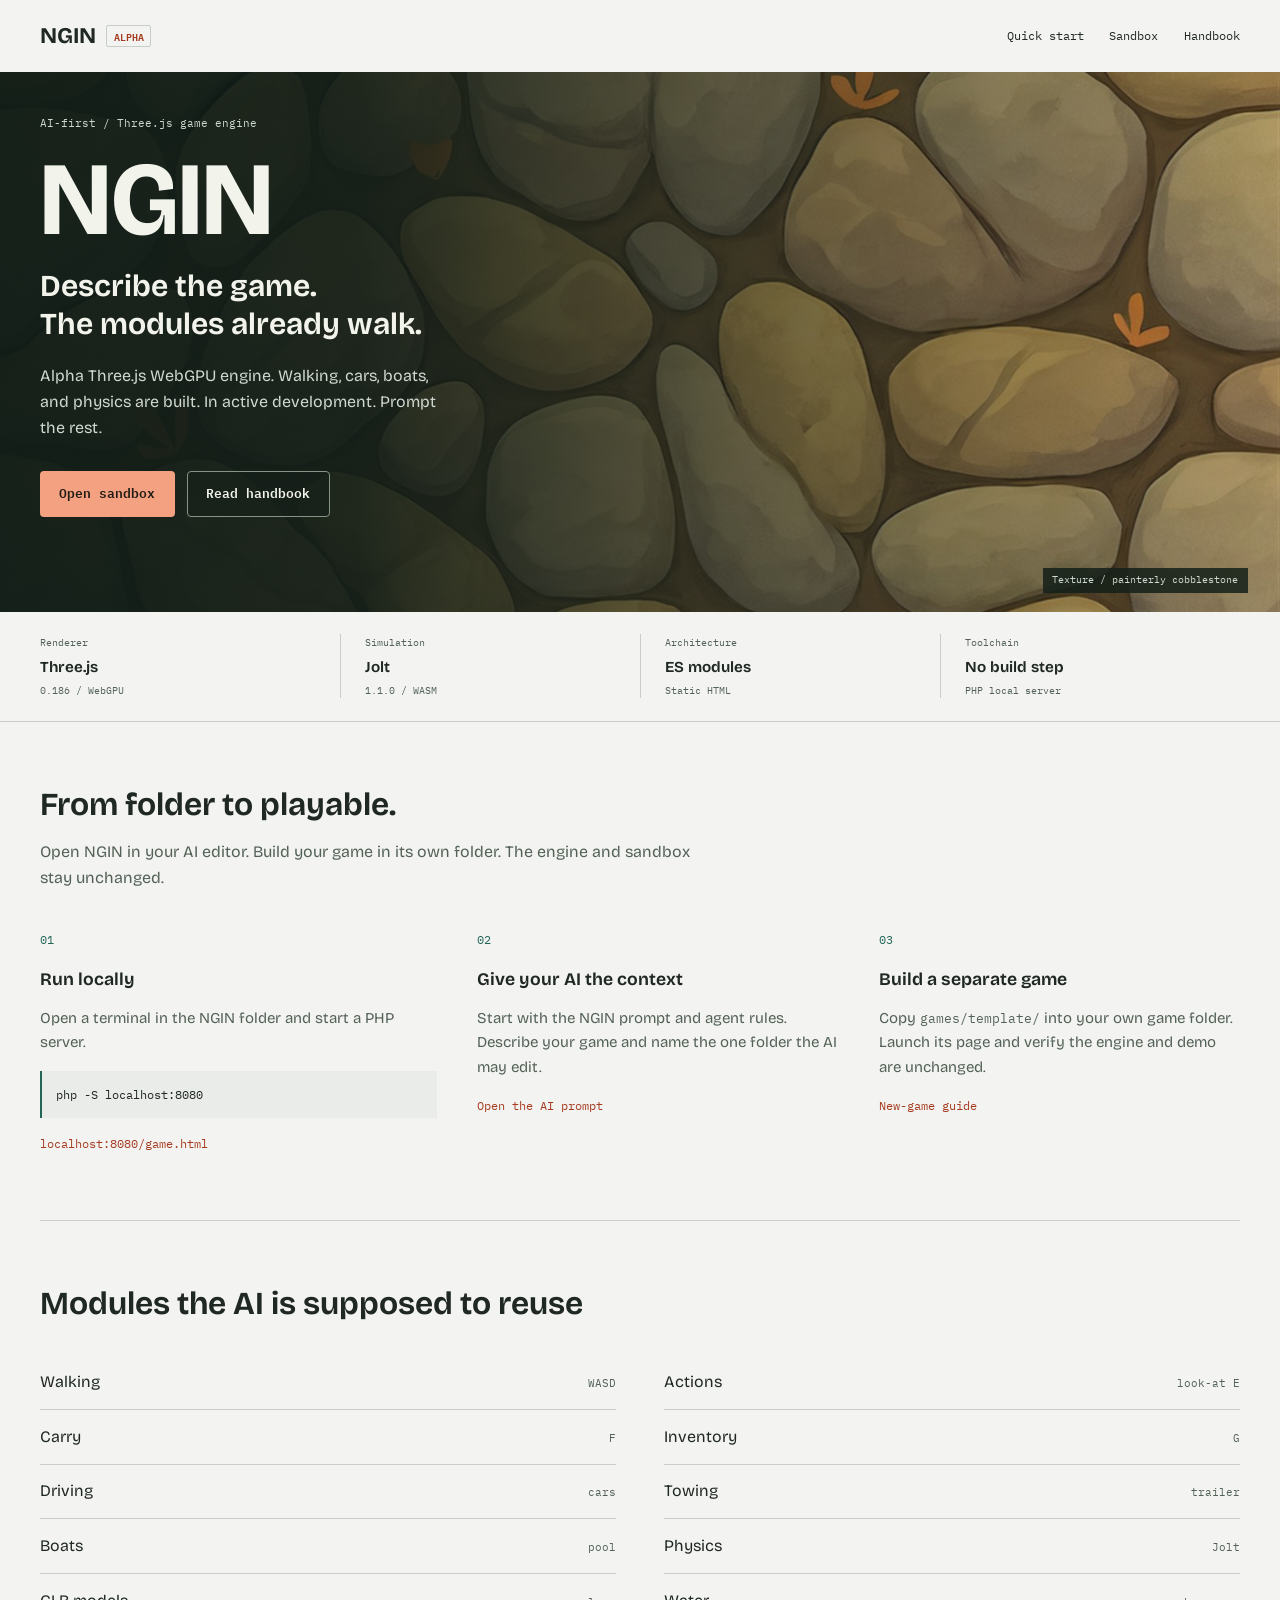
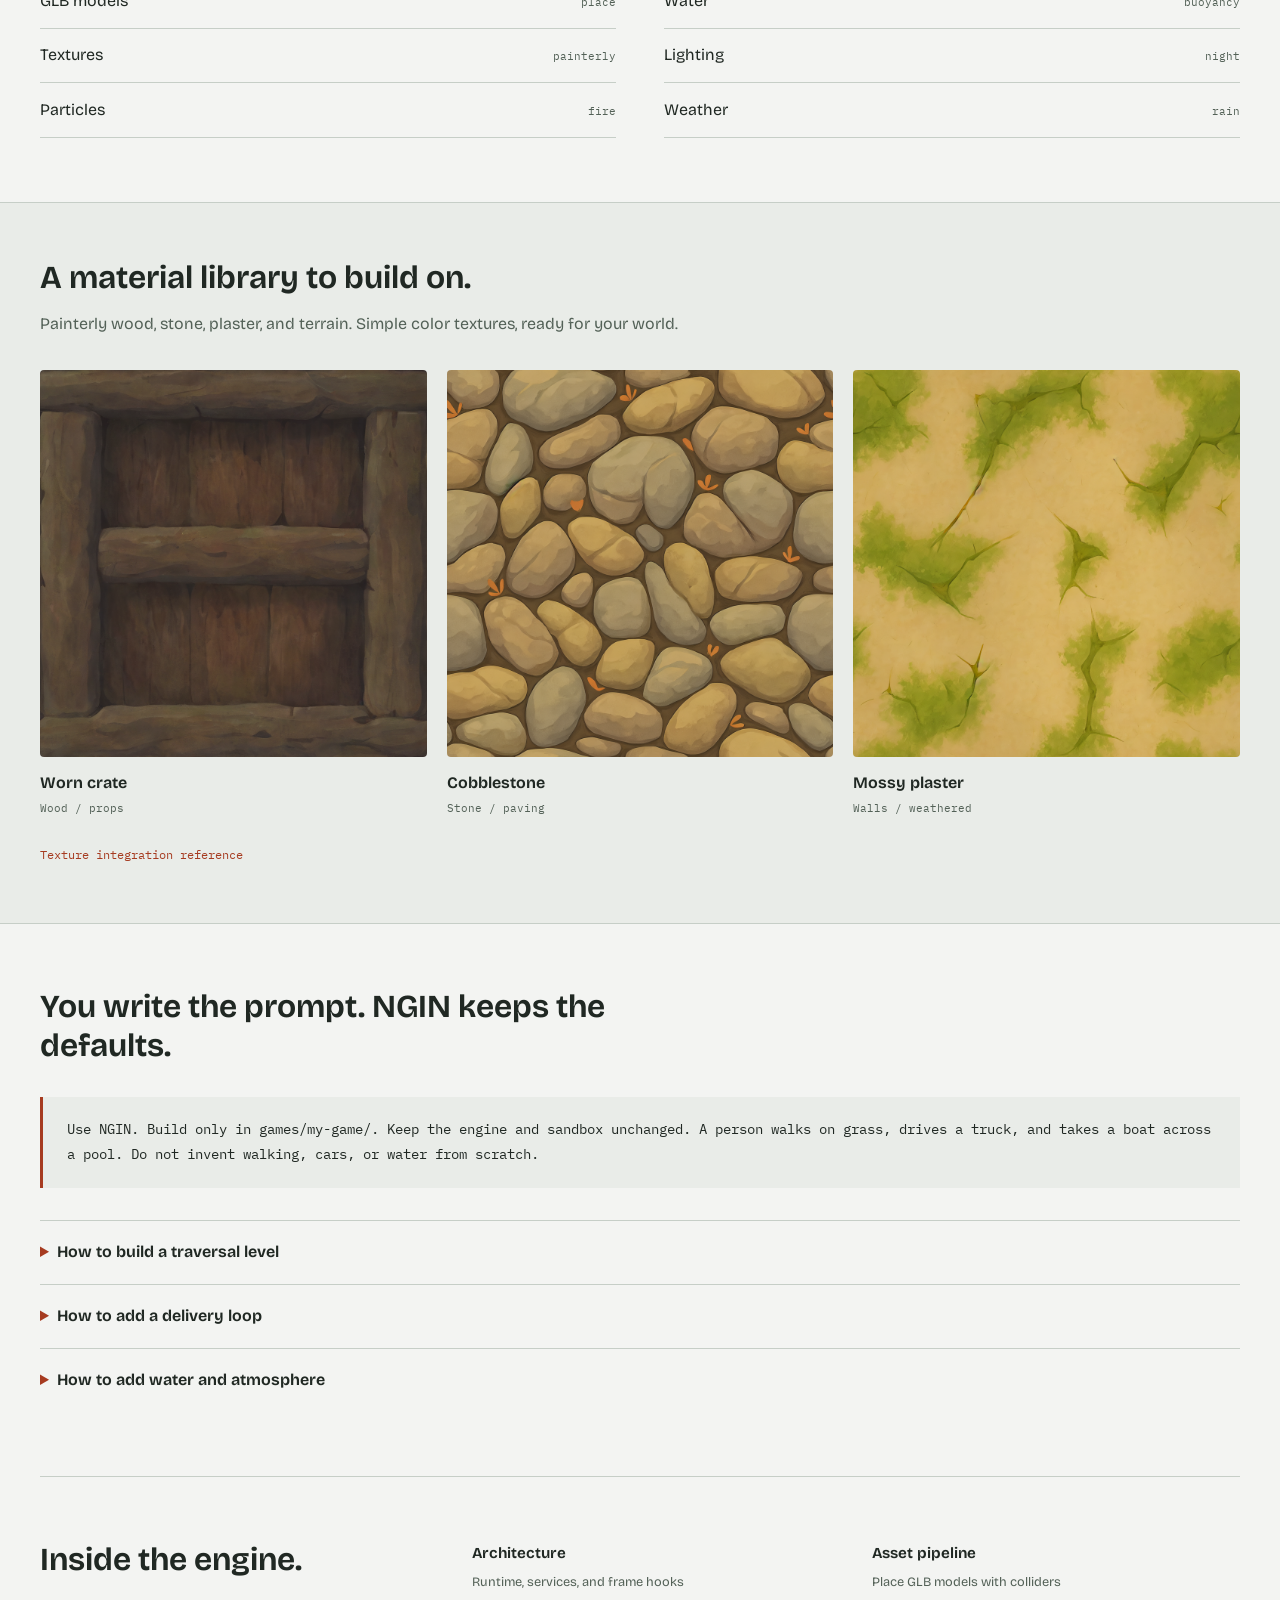
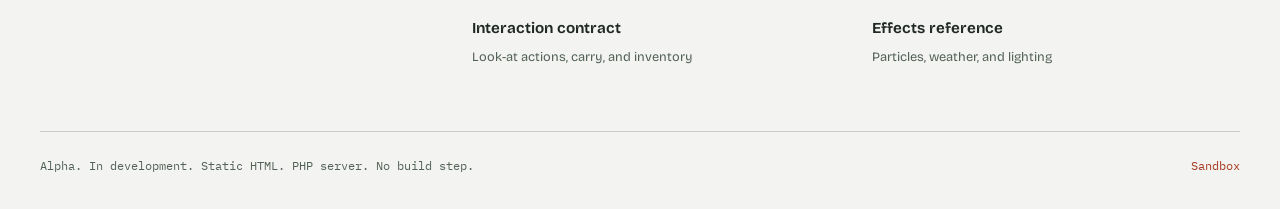
==== index.html @ ce5ee255 "Initial commit" ====
<!DOCTYPE html>
<html lang="en">
<head>
  <meta charset="UTF-8" />
  <meta name="viewport" content="width=device-width, initial-scale=1.0" />
  <title>NGIN - AI-first Three.js game engine</title>
  <meta name="description" content="NGIN is an alpha Three.js WebGPU engine with walking, cars, boats, and physics already built. Describe the game. Reuse the modules." />
  <link rel="preconnect" href="https://fonts.googleapis.com" />
  <link rel="preconnect" href="https://fonts.gstatic.com" crossorigin />
  <link href="https://fonts.googleapis.com/css2?family=Bricolage+Grotesque:opsz,wght@12..96,500;12..96,650;12..96,700&family=IBM+Plex+Mono:wght@400;600&display=swap" rel="stylesheet" />
  <link rel="stylesheet" href="./public/styles/site.css" />
  <link rel="stylesheet" href="./public/styles/landing.css" />
</head>
<body>
  <a class="skip-link" href="#main">Skip to content</a>

  <header class="wrap nav">
    <a class="brand" href="./index.html">
      <span class="wordmark">NGIN</span>
      <span class="badge">alpha</span>
    </a>
    <nav class="nav-links" aria-label="Main navigation">
      <a href="#quick-start">Quick start</a>
      <a href="./game.html">Sandbox</a>
      <a href="./docs/">Handbook</a>
    </nav>
  </header>

  <main id="main">
  <section class="hero" aria-labelledby="hero-title">
    <img class="hero-image" src="./public/landing-material.jpg" alt="" fetchpriority="high" width="1600" height="900" />
    <div class="wrap hero-content">
      <p class="hero-label">AI-first / Three.js game engine</p>
      <h1 class="brand-hero" id="hero-title">NGIN</h1>
      <p class="hero-heading">Describe the game.<br />The modules already walk.</p>
      <p class="lede">Alpha Three.js WebGPU engine. Walking, cars, boats, and physics are built. In active development. Prompt the rest.</p>
      <div class="cta-row">
        <a class="btn btn-solid" href="./game.html">Open sandbox</a>
        <a class="btn btn-ghost" href="./docs/">Read handbook</a>
      </div>
    </div>
    <p class="material-credit">Texture / painterly cobblestone</p>
  </section>

  <div class="stack-strip">
    <dl class="wrap stack-list">
      <div><dt>Renderer</dt><dd>Three.js <span>0.186 / WebGPU</span></dd></div>
      <div><dt>Simulation</dt><dd>Jolt <span>1.1.0 / WASM</span></dd></div>
      <div><dt>Architecture</dt><dd>ES modules <span>Static HTML</span></dd></div>
      <div><dt>Toolchain</dt><dd>No build step <span>PHP local server</span></dd></div>
    </dl>
  </div>

  <section class="wrap band" id="quick-start" aria-labelledby="start-title">
    <h2 id="start-title">From folder to playable.</h2>
    <p class="section-intro">Open NGIN in your AI editor. Build your game in its own folder. The engine and sandbox stay unchanged.</p>
    <ol class="steps">
      <li>
        <span class="step-number" aria-hidden="true">01</span>
        <h3>Run locally</h3>
        <p>Open a terminal in the NGIN folder and start a PHP server.</p>
        <pre><code>php -S localhost:8080</code></pre>
        <a href="http://localhost:8080/game.html">localhost:8080/game.html</a>
      </li>
      <li>
        <span class="step-number" aria-hidden="true">02</span>
        <h3>Give your AI the context</h3>
        <p>Start with the NGIN prompt and agent rules. Describe your game and name the one folder the AI may edit.</p>
        <a href="./docs/ai-prompt.md">Open the AI prompt</a>
      </li>
      <li>
        <span class="step-number" aria-hidden="true">03</span>
        <h3>Build a separate game</h3>
        <p>Copy <code>games/template/</code> into your own game folder. Launch its page and verify the engine and demo are unchanged.</p>
        <a href="./docs/new-game.md">New-game guide</a>
      </li>
    </ol>
  </section>

  <section class="wrap band" id="modules" aria-labelledby="modules-title">
    <h2 id="modules-title">Modules the AI is supposed to reuse</h2>
    <div class="mods">
      <a href="./docs/#walking">Walking <span>WASD</span></a>
      <a href="./docs/#actions">Actions <span>look-at E</span></a>
      <a href="./docs/#carry">Carry <span>F</span></a>
      <a href="./docs/#inventory">Inventory <span>G</span></a>
      <a href="./docs/#driving">Driving <span>cars</span></a>
      <a href="./docs/#towing">Towing <span>trailer</span></a>
      <a href="./docs/#boats">Boats <span>pool</span></a>
      <a href="./docs/#physics">Physics <span>Jolt</span></a>
      <a href="./docs/#glb">GLB models <span>place</span></a>
      <a href="./docs/#water">Water <span>buoyancy</span></a>
      <a href="./docs/#pbr">Textures <span>painterly</span></a>
      <a href="./docs/#lighting">Lighting <span>night</span></a>
      <a href="./docs/#particles">Particles <span>fire</span></a>
      <a href="./docs/#weather">Weather <span>rain</span></a>
    </div>
  </section>

  <section class="materials-band" aria-labelledby="materials-title">
    <div class="wrap">
      <h2 id="materials-title">A material library to build on.</h2>
      <p class="section-intro">Painterly wood, stone, plaster, and terrain. Simple color textures, ready for your world.</p>
      <div class="material-grid">
        <a class="material" href="./docs/#pbr">
          <img src="./assets/textures/painterly/Worn%20Crate.png" alt="Painterly worn crate wood texture" width="1024" height="1024" loading="lazy" decoding="async" />
          <span>Worn crate <small>Wood / props</small></span>
        </a>
        <a class="material" href="./docs/#pbr">
          <img src="./assets/textures/painterly/CobbleStoneGreyBrown.png" alt="Painterly grey-brown cobblestone texture" width="1024" height="1024" loading="lazy" decoding="async" />
          <span>Cobblestone <small>Stone / paving</small></span>
        </a>
        <a class="material" href="./docs/#pbr">
          <img src="./assets/textures/painterly/PlasterMossy.png" alt="Painterly mossy plaster texture" width="1024" height="1024" loading="lazy" decoding="async" />
          <span>Mossy plaster <small>Walls / weathered</small></span>
        </a>
      </div>
      <a class="text-link" href="./docs/pbr-module.md">Texture integration reference</a>
    </div>
  </section>

  <section class="wrap band prompt-band" aria-labelledby="prompt-title">
    <h2 id="prompt-title">You write the prompt. NGIN keeps the defaults.</h2>
    <p class="prompt">Use NGIN. Build only in games/my-game/. Keep the engine and sandbox unchanged. A person walks on grass, drives a truck, and takes a boat across a pool. Do not invent walking, cars, or water from scratch.</p>
    <div class="recipes">
      <details>
        <summary>How to build a traversal level</summary>
        <p class="prompt">Use NGIN walking. Third person, drag to look. Build a courtyard with stairs, a ramp, and a trampoline. Add matching colliders to every solid surface. Keep the block character and default movement.</p>
        <a href="./docs/#walking">Walking module</a>
      </details>
      <details>
        <summary>How to add a delivery loop</summary>
        <p class="prompt">Use NGIN driving, carry, and inventory. Add a truck and orange crates. E enters the truck, F carries, G stows. Add a marked delivery area and count crates delivered. Do not rewrite vehicles or carry.</p>
        <a href="./docs/#carry">Carry module</a>
      </details>
      <details>
        <summary>How to add water and atmosphere</summary>
        <p class="prompt">Use NGIN water, boats, and day/night. A pool with a fishing boat, start at dusk, and enable rain. Keep buoyancy and the existing sky system. Add my game logic separately.</p>
        <a href="./docs/#water">Water module</a>
      </details>
    </div>
  </section>

  <section class="wrap band reference-band" aria-labelledby="reference-title">
    <h2 id="reference-title">Inside the engine.</h2>
    <div class="reference-links">
      <a href="./docs/README.md"><span>Architecture</span><small>Runtime, services, and frame hooks</small></a>
      <a href="./docs/glb-module.md"><span>Asset pipeline</span><small>Place GLB models with colliders</small></a>
      <a href="./docs/interaction-module.md"><span>Interaction contract</span><small>Look-at actions, carry, and inventory</small></a>
      <a href="./docs/effects-module.md"><span>Effects reference</span><small>Particles, weather, and lighting</small></a>
    </div>
  </section>
  </main>

  <footer class="wrap foot">
    <span>Alpha. In development. Static HTML. PHP server. No build step.</span>
    <a href="./game.html">Sandbox</a>
  </footer>
</body>
</html>
---- public/styles/site.css ----
:root {
  color-scheme: light dark;
  --paper: #f3f4f2;
  --panel: #e9ece8;
  --panel-2: #dfe4df;
  --ink: #202823;
  --text: var(--ink);
  --muted: #536157;
  --faint: #627066;
  --line: #c6cec7;
  --accent: #a63b20;
  --accent-dim: #a63b200c;
  --accent-ink: #fff5ef;
  --technical: #236657;
  --sans: "Bricolage Grotesque", "Trebuchet MS", sans-serif;
  --mono: "IBM Plex Mono", Consolas, monospace;
  --radius: 4px;
  --max: 1200px;
}
@media (prefers-color-scheme: dark) {
  :root {
    --paper: #171b19;
    --panel: #202622;
    --panel-2: #2b332d;
    --ink: #edf0e9;
    --muted: #a8b4ab;
    --faint: #9ba99f;
    --line: #39443c;
    --accent: #f09c7c;
    --accent-dim: #f09c7c0c;
    --accent-ink: #271810;
    --technical: #99cbb7;
  }
}
* { box-sizing: border-box; }
body, h1, h2, h3, p, ul, ol, dl, dd, pre { margin: 0; }
html { scroll-behavior: smooth; scroll-padding-top: 2rem; }
body {
  min-height: 100dvh;
  background: var(--paper);
  color: var(--ink);
  font: 16px/1.65 var(--sans);
  font-optical-sizing: auto;
  letter-spacing: 0;
}
a { color: var(--accent); text-decoration: none; text-underline-offset: 4px; }
a:hover { text-decoration: underline; }
a:focus-visible, summary:focus-visible { outline: 2px solid var(--accent); outline-offset: 5px; }
img { display: block; max-width: 100%; height: auto; }
code, pre, kbd, .path { font-family: var(--mono); font-size: 0.85em; }
code, .path { overflow-wrap: anywhere; }
pre { overflow-x: auto; }
pre code { font-size: inherit; overflow-wrap: normal; }
.wrap { width: min(var(--max), calc(100% - 4rem)); margin-inline: auto; }
.brand { display: inline-flex; align-items: center; gap: 0.65rem; color: var(--ink); }
.brand:hover { text-decoration: none; }
.wordmark, .logo { font-size: 1.4rem; font-weight: 700; }
.badge { padding: 0.08rem 0.4rem; color: var(--accent); border: 1px solid var(--line); border-radius: 2px; font: 600 0.65rem/1.6 var(--mono); text-transform: uppercase; }
.skip-link { position: fixed; top: 0.5rem; left: 0.5rem; z-index: 3; padding: 0.7rem 1rem; background: var(--paper); transform: translateY(-160%); }
.skip-link:focus { transform: translateY(0); }
.btn { display: inline-flex; align-items: center; justify-content: center; min-height: 46px; padding: 0.65rem 1.15rem; border: 1px solid transparent; border-radius: var(--radius); font: 600 0.8rem/1.5 var(--mono); white-space: nowrap; }
.btn:hover { text-decoration: none; }
.btn-solid { color: #221b15; background: #f3a180; }
.btn-solid:hover { background: #ffb497; }
.btn-ghost { color: #f2f4eb; border-color: #859486; background: #17201999; }
.btn-ghost:hover { background: #172019; }
.prompt { padding: 1.25rem 1.5rem; border-left: 3px solid var(--accent); background: var(--panel); color: var(--ink); font: 0.85rem/1.85 var(--mono); overflow-wrap: anywhere; }
.foot { padding-block: 1.5rem 2rem; border-top: 1px solid var(--line); color: var(--muted); font: 0.72rem/1.8 var(--mono); }
@media (max-width: 640px) {
  .wrap { width: calc(100% - 2rem); }
  .prompt { padding: 1rem; }
}
@media (prefers-reduced-motion: reduce) { html { scroll-behavior: auto; } }
---- public/styles/landing.css ----
.nav {
    display: flex;
    align-items: center;
    justify-content: space-between;
    gap: 1rem;
    height: 72px;
}
.nav-links {
    display: flex;
    gap: 1.6rem;
    font: 0.76rem/1.5 var(--mono);
}
.nav-links a {
    color: var(--ink);
    padding-block: 0.7rem;
}
.hero {
    position: relative;
    isolation: isolate;
    min-height: 540px;
    color: #f2f4eb;
    background: #25382a;
    overflow: hidden;
}
.hero-image {
    position: absolute;
    inset: 0;
    width: 100%;
    height: 100%;
    object-fit: cover;
    object-position: center 45%;
    z-index: -2;
}
.hero::before {
    content: "";
    position: absolute;
    inset: 0;
    z-index: -1;
    background: linear-gradient(
        90deg,
        #101c17f5 0%,
        #101c17e8 28%,
        #101c1780 57%,
        #101c1710 100%
    );
}
.hero-content {
    padding-block: 2.7rem 3.4rem;
}
.hero-label {
    font: 0.7rem/1.6 var(--mono);
    color: #ced8ce;
}
.brand-hero {
    margin-top: 0.6rem;
    font-size: 6.5rem;
    font-weight: 700;
    line-height: 1.1;
}
.hero-heading {
    margin-top: 0.6rem;
    font-size: 1.9rem;
    line-height: 1.25;
    font-weight: 650;
}
.lede {
    margin-top: 1.25rem;
    max-width: 41ch;
    font-size: 1rem;
    color: #d0d9d0;
}
.cta-row {
    display: flex;
    flex-wrap: wrap;
    gap: 0.75rem;
    margin-top: 1.8rem;
}
.material-credit {
    position: absolute;
    right: 2rem;
    bottom: 1.2rem;
    padding: 0.3rem 0.6rem;
    background: #152019d9;
    color: #d0d9d0;
    font: 0.65rem/1.5 var(--mono);
}
.stack-strip {
    border-bottom: 1px solid var(--line);
}
.stack-list {
    display: grid;
    grid-template-columns: repeat(4, minmax(0, 1fr));
    padding-block: 1.4rem;
}
.stack-list div {
    padding-left: 1.5rem;
    border-left: 1px solid var(--line);
}
.stack-list div:first-child {
    padding-left: 0;
    border-left: 0;
}
.stack-list dt {
    color: var(--muted);
    font: 0.65rem/1.6 var(--mono);
}
.stack-list dd {
    margin-top: 0.25rem;
    font-weight: 650;
    font-size: 0.95rem;
}
.stack-list span {
    display: block;
    margin-top: 0.1rem;
    color: var(--muted);
    font: 0.65rem/1.6 var(--mono);
}
.band {
    padding-block: 4rem;
}
.band + .band {
    border-top: 1px solid var(--line);
}
h2 {
    font-size: 2rem;
    font-weight: 650;
    line-height: 1.2;
    max-width: 30ch;
}
.section-intro {
    max-width: 65ch;
    color: var(--muted);
    margin-top: 0.9rem;
}
.steps {
    display: grid;
    grid-template-columns: 1.1fr 1fr 1fr;
    gap: 2.5rem;
    list-style: none;
    padding: 0;
    margin-top: 2.5rem;
}
.step-number {
    display: block;
    font: 0.75rem/1.5 var(--mono);
    color: var(--technical);
    margin-bottom: 1rem;
}
.steps h3 {
    font-size: 1.1rem;
    font-weight: 650;
    margin-bottom: 0.7rem;
}
.steps p {
    color: var(--muted);
    font-size: 0.94rem;
}
.steps pre {
    background: var(--panel);
    padding: 0.85rem;
    margin-top: 1rem;
    font-size: 0.74rem;
    border-left: 2px solid var(--technical);
}
.steps a {
    display: inline-block;
    margin-top: 1rem;
    font: 0.74rem/1.7 var(--mono);
    overflow-wrap: anywhere;
}
.mods {
    display: grid;
    grid-template-columns: 1fr 1fr;
    gap: 0 3rem;
    margin-top: 2rem;
}
.mods a {
    display: flex;
    justify-content: space-between;
    align-items: baseline;
    gap: 1rem;
    color: var(--ink);
    padding: 0.85rem 0;
    border-bottom: 1px solid var(--line);
}
.mods a:hover {
    color: var(--accent);
    text-decoration: none;
}
.mods span {
    font: 0.68rem/1.5 var(--mono);
    color: var(--muted);
}
.materials-band {
    padding-block: 3.5rem;
    background: var(--panel);
    border-block: 1px solid var(--line);
}
.material-grid {
    display: grid;
    grid-template-columns: repeat(3, minmax(0, 1fr));
    gap: 1.25rem;
    margin-block: 2rem 1.5rem;
}
.material {
    min-width: 0;
    color: var(--ink);
}
.material img {
    width: 100%;
    aspect-ratio: 1;
    object-fit: contain;
    border-radius: var(--radius);
}
.material > span {
    display: block;
    margin-top: 0.85rem;
    font-weight: 650;
}
.material small {
    display: block;
    margin-top: 0.2rem;
    color: var(--muted);
    font: 0.68rem/1.6 var(--mono);
}
.text-link {
    font: 0.76rem/1.7 var(--mono);
}
.prompt-band > .prompt {
    margin-top: 2rem;
}
.recipes {
    margin-top: 2rem;
}
.recipes details {
    padding-block: 1.15rem;
    border-top: 1px solid var(--line);
}
.recipes summary {
    cursor: pointer;
    font-weight: 650;
}
.recipes summary::marker {
    color: var(--accent);
}
.recipes .prompt {
    margin-block: 1rem;
}
.recipes a {
    font: 0.75rem/1.7 var(--mono);
}
.reference-band {
    display: grid;
    grid-template-columns: 1fr 2fr;
    gap: 3rem;
}
.reference-links {
    display: grid;
    grid-template-columns: 1fr 1fr;
    gap: 1.5rem 2rem;
}
.reference-links a {
    color: var(--ink);
}
.reference-links span {
    display: block;
    font-size: 0.95rem;
    font-weight: 650;
}
.reference-links small {
    display: block;
    margin-top: 0.3rem;
    font-size: 0.8rem;
    color: var(--muted);
}
.foot {
    display: flex;
    justify-content: space-between;
    gap: 1rem;
}
@media (min-width: 1600px) {
    .hero {
        min-height: 590px;
    }
    .hero-content {
        padding-block: 4rem;
    }
}
@media (max-width: 900px) {
    .steps {
        gap: 1.5rem;
    }
    .stack-list div {
        padding-left: 1rem;
    }
    .reference-band {
        grid-template-columns: 1fr;
        gap: 2rem;
    }
}
@media (max-width: 767px) {
    .hero {
        min-height: 0;
    }
    .hero-content {
        padding-block: 2rem 3.5rem;
    }
    .brand-hero {
        font-size: 4.5rem;
    }
    .hero-heading {
        font-size: 1.6rem;
    }
    .hero::before {
        background: #101c17cf;
    }
    .material-credit {
        right: 1rem;
        bottom: 0.6rem;
        font-size: 0.6rem;
    }
    .stack-list {
        grid-template-columns: 1fr 1fr;
        gap: 1.25rem;
    }
    .stack-list div {
        padding: 0;
        border: 0;
    }
    .steps {
        grid-template-columns: 1fr;
        gap: 2rem;
    }
    .steps li + li {
        border-top: 1px solid var(--line);
        padding-top: 1.5rem;
    }
    .step-number {
        margin-bottom: 0.5rem;
    }
    .material-grid {
        grid-template-columns: 1fr;
        gap: 2rem;
    }
    .material img {
        max-height: 440px;
        background: #262827;
    }
    .band,
    .materials-band {
        padding-block: 2.5rem;
    }
    h2 {
        font-size: 1.65rem;
    }
    .mods {
        gap: 0 1.5rem;
    }
    .foot {
        flex-direction: column;
    }
}
@media (max-width: 480px) {
    .nav {
        height: 64px;
    }
    .nav-links {
        gap: 0.8rem;
        font-size: 0.67rem;
    }
    .nav-links a:first-child {
        display: none;
    }
    .mods,
    .reference-links {
        grid-template-columns: 1fr;
    }
}
@media (prefers-reduced-motion: no-preference) {
    .hero-content {
        animation: arrive 500ms ease-out both;
    }
    @keyframes arrive {
        from {
            opacity: 0;
            transform: translateY(8px);
        }
        to {
            opacity: 1;
            transform: translateY(0);
        }
    }
}
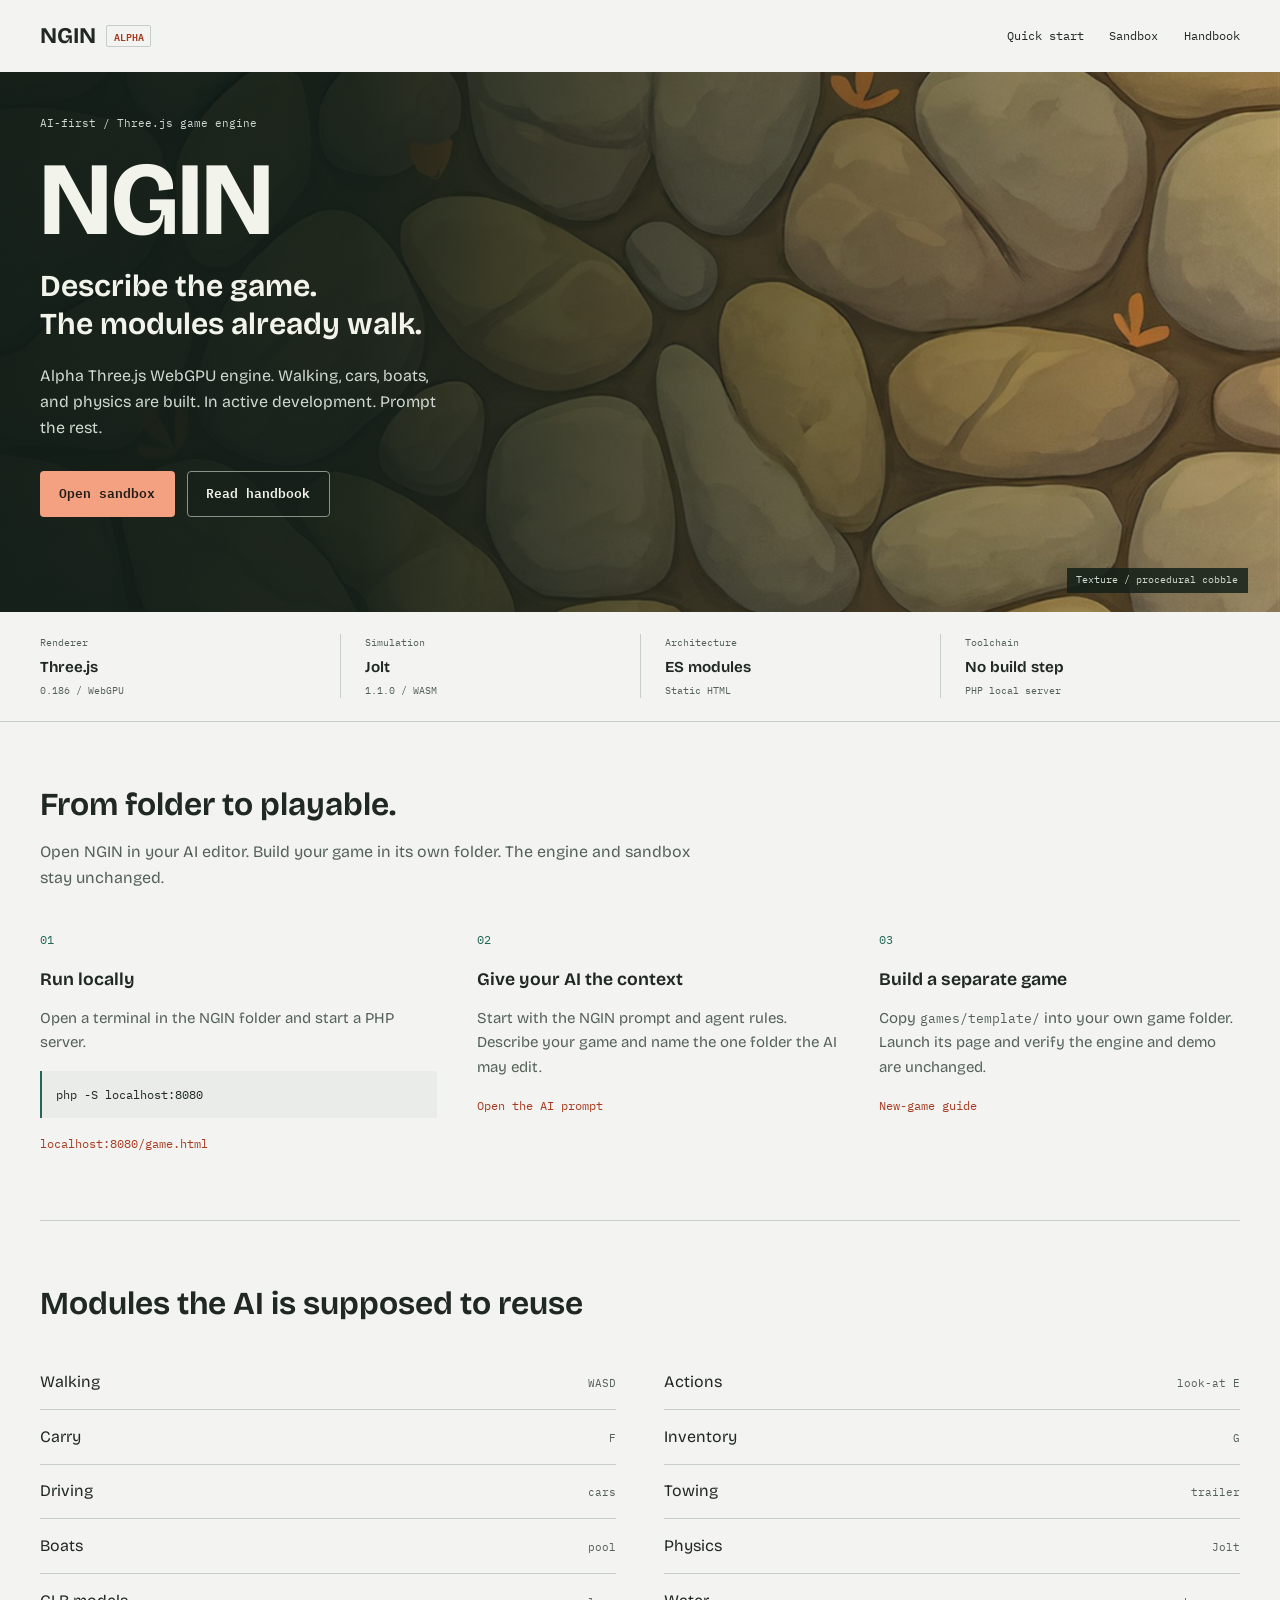
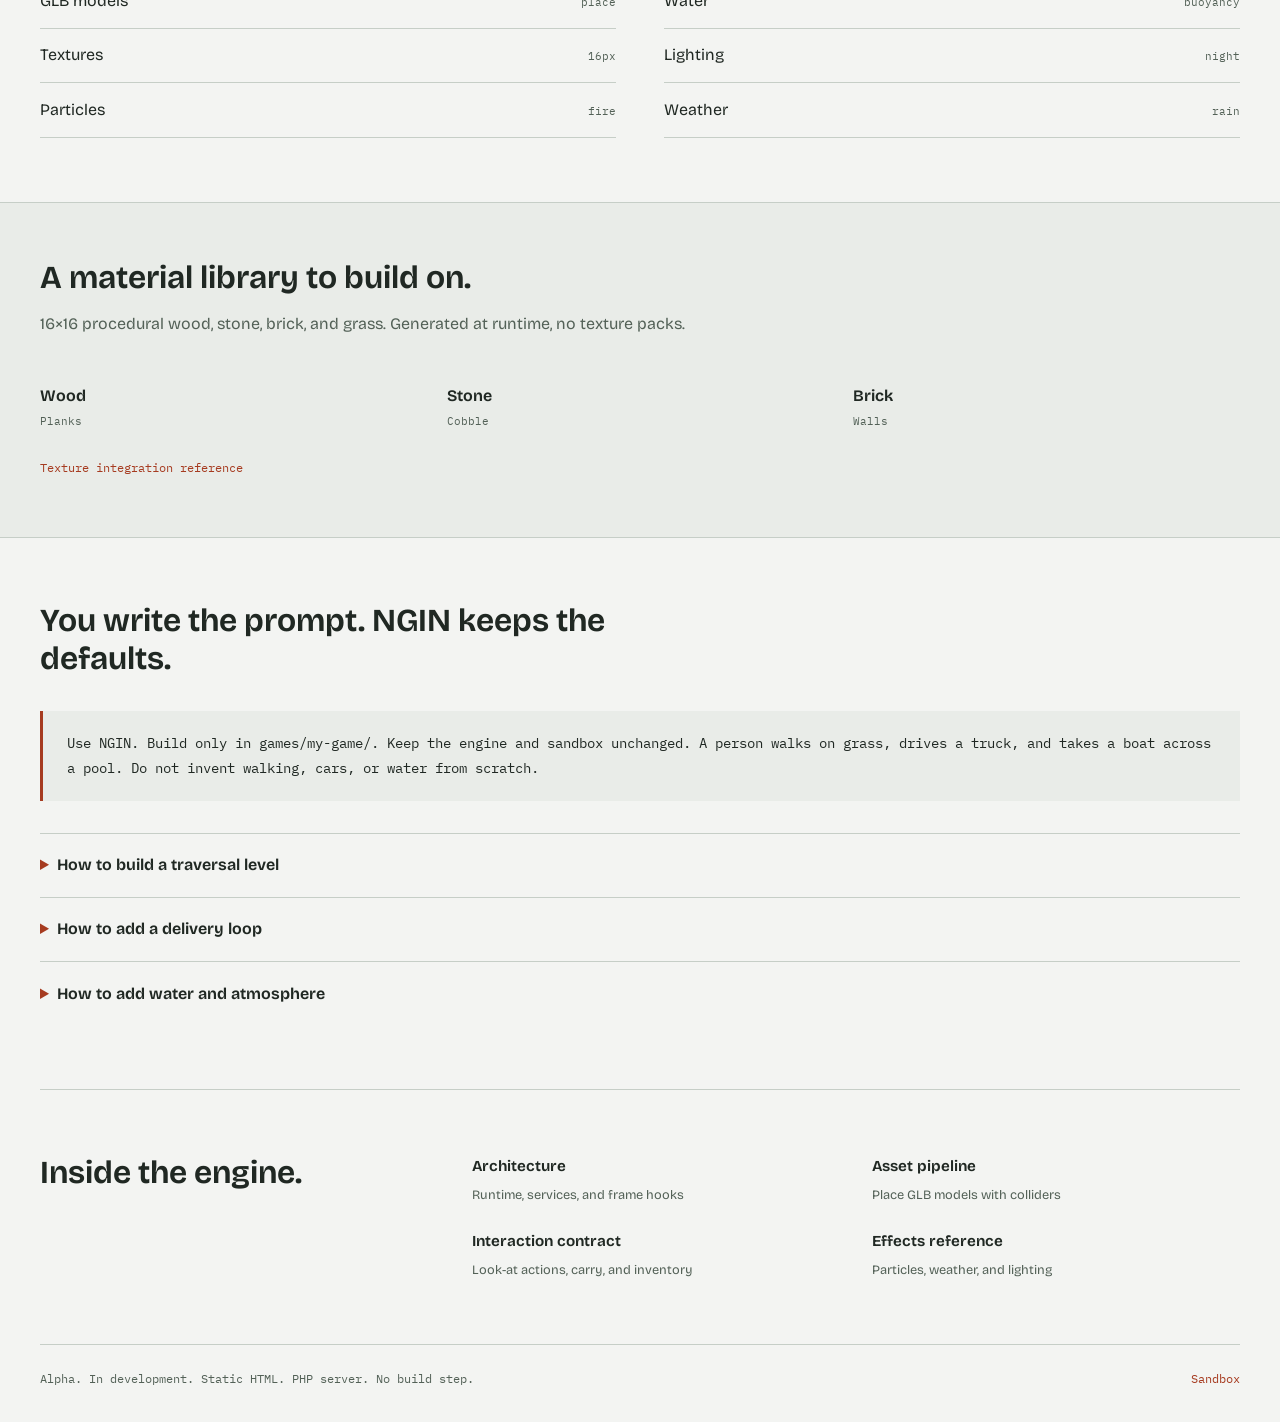
==== commit 50d75a44: "Texture and material update" ====
--- a/index.html
+++ b/index.html
@@ -39,7 +39,7 @@
         <a class="btn btn-ghost" href="./docs/">Read handbook</a>
       </div>
     </div>
-    <p class="material-credit">Texture / painterly cobblestone</p>
+    <p class="material-credit">Texture / procedural cobble</p>
   </section>
 
   <div class="stack-strip">
@@ -90,7 +90,7 @@
       <a href="./docs/#physics">Physics <span>Jolt</span></a>
       <a href="./docs/#glb">GLB models <span>place</span></a>
       <a href="./docs/#water">Water <span>buoyancy</span></a>
-      <a href="./docs/#pbr">Textures <span>painterly</span></a>
+      <a href="./docs/#textures">Textures <span>16px</span></a>
       <a href="./docs/#lighting">Lighting <span>night</span></a>
       <a href="./docs/#particles">Particles <span>fire</span></a>
       <a href="./docs/#weather">Weather <span>rain</span></a>
@@ -100,22 +100,19 @@
   <section class="materials-band" aria-labelledby="materials-title">
     <div class="wrap">
       <h2 id="materials-title">A material library to build on.</h2>
-      <p class="section-intro">Painterly wood, stone, plaster, and terrain. Simple color textures, ready for your world.</p>
+      <p class="section-intro">16×16 procedural wood, stone, brick, and grass. Generated at runtime, no texture packs.</p>
       <div class="material-grid">
-        <a class="material" href="./docs/#pbr">
-          <img src="./assets/textures/painterly/Worn%20Crate.png" alt="Painterly worn crate wood texture" width="1024" height="1024" loading="lazy" decoding="async" />
-          <span>Worn crate <small>Wood / props</small></span>
+        <a class="material" href="./docs/#textures">
+          <span>Wood <small>Planks</small></span>
         </a>
-        <a class="material" href="./docs/#pbr">
-          <img src="./assets/textures/painterly/CobbleStoneGreyBrown.png" alt="Painterly grey-brown cobblestone texture" width="1024" height="1024" loading="lazy" decoding="async" />
-          <span>Cobblestone <small>Stone / paving</small></span>
+        <a class="material" href="./docs/#textures">
+          <span>Stone <small>Cobble</small></span>
         </a>
-        <a class="material" href="./docs/#pbr">
-          <img src="./assets/textures/painterly/PlasterMossy.png" alt="Painterly mossy plaster texture" width="1024" height="1024" loading="lazy" decoding="async" />
-          <span>Mossy plaster <small>Walls / weathered</small></span>
+        <a class="material" href="./docs/#textures">
+          <span>Brick <small>Walls</small></span>
         </a>
       </div>
-      <a class="text-link" href="./docs/pbr-module.md">Texture integration reference</a>
+      <a class="text-link" href="./docs/textures-module.md">Texture integration reference</a>
     </div>
   </section>
 
--- a/public/styles/landing.css
+++ b/public/styles/landing.css
@@ -210,6 +210,7 @@
     width: 100%;
     aspect-ratio: 1;
     object-fit: contain;
+    image-rendering: pixelated;
     border-radius: var(--radius);
 }
 .material > span {
